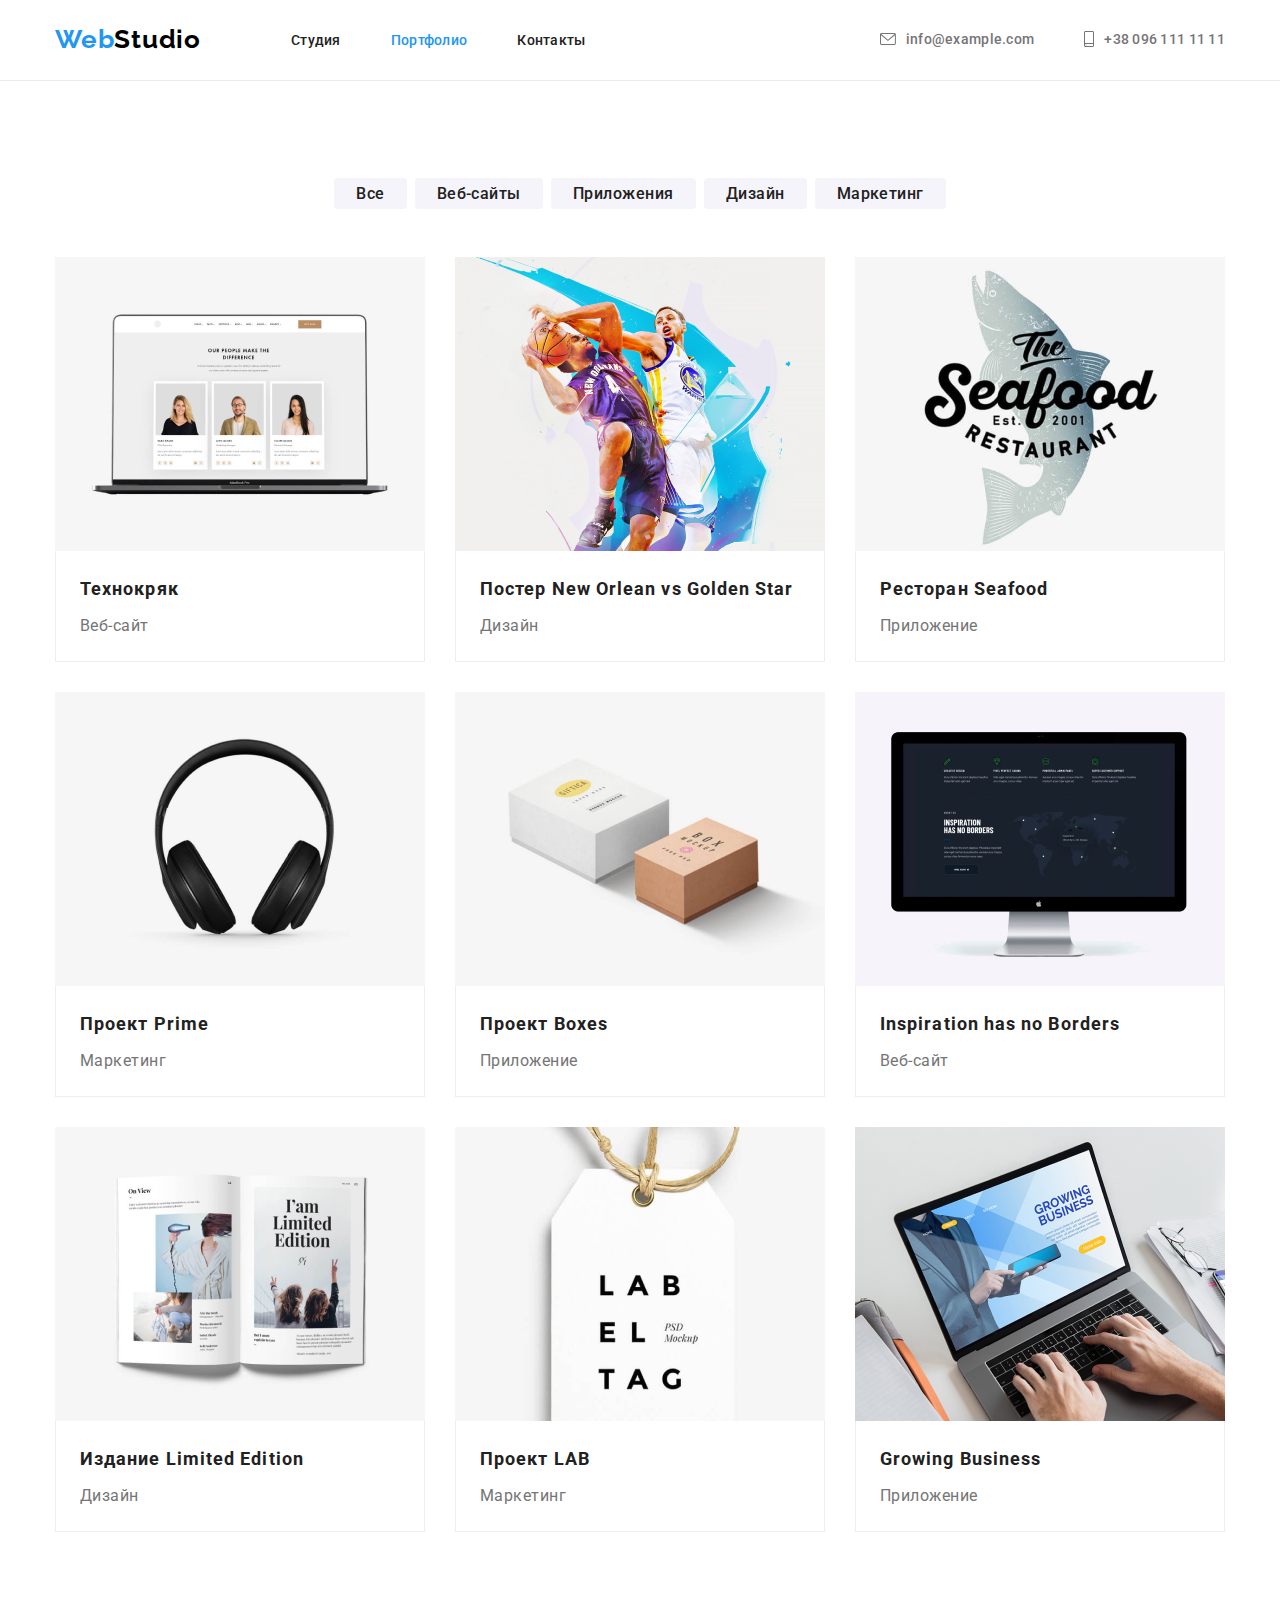
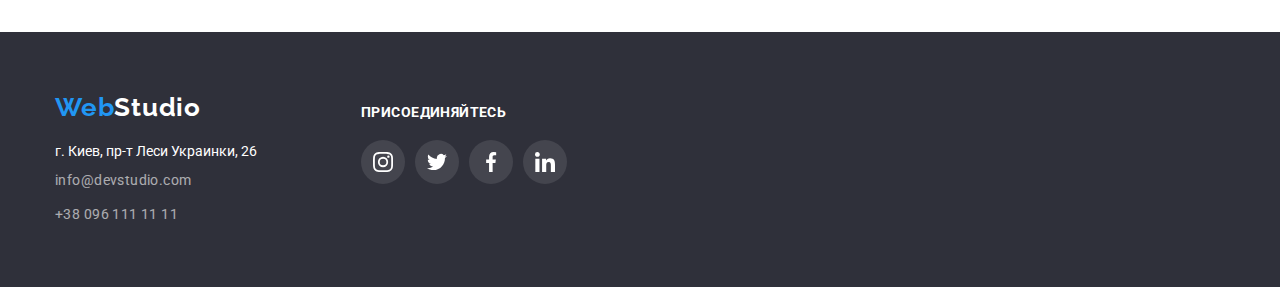
==== portfolio.html @ 2a283e67 "Скопировал ДЗ4" ====
<!DOCTYPE html>
<html lang="ru">
  <head>
    <meta charset="UTF-8" />
    <meta name="viewport" content="width=device-width, initial-scale=1.0" />
    <title>ДЗ4</title>
    <link rel="stylesheet" href="./css/normalize.css" />
    <link rel="preconnect" href="https://fonts.gstatic.com" />
    <link
      href="https://fonts.googleapis.com/css2?family=Raleway:wght@700&family=Roboto:wght@400;500;700;900&display=swap"
      rel="stylesheet"
    />
    <link rel="stylesheet" href="./css/style.css" />
  </head>
  <body>
    <!-- Шапка сайта -->
    <header class="navigation">
      <div class="container main-nav">
        <a href="./index.html" class="logo"
          ><span class="logo-color">Web</span>Studio</a
        >
        <nav>
          <ul class="list-no-style site-nav">
            <li class="item">
              <a href="./index.html" class="navigation">Студия</a>
            </li>
            <li class="item">
              <a href="./portfolio.html" class="navigation current"
                >Портфолио</a
              >
            </li>
            <li class="item"><a href="#" class="navigation">Контакты</a></li>
          </ul>
        </nav>
        <ul class="list-no-style address-nav">
          <li class="item">
            <a
              href="mailto:info@example.com"
              class="navigation"
              aria-label="Отправить"
              ><svg class="icon" width="16" height="12">
                <use href="./img/symbol-defs.svg#icon-envelope"></use>
              </svg>
              info@example.com</a
            >
          </li>
          <li class="item">
            <a
              href="tel:+380991111111"
              class="navigation"
              aria-label="Позвонить"
              ><svg class="icon" width="10" height="16">
                <use href="./img/symbol-defs.svg#icon-smartphone"></use>
              </svg>
              +38 096 111 11 11</a
            >
          </li>
        </ul>
      </div>
      <hr />
    </header>
    <!-- /Шапка сайта -->
    <main class="container">
      <nav>
        <ul class="list-no-style menu">
          <li class="menu-item"><a href="#" class="menu-list">Все</a></li>
          <li class="menu-item"><a href="#" class="menu-list">Веб-сайты</a></li>
          <li class="menu-item">
            <a href="#" class="menu-list">Приложения</a>
          </li>
          <li class="menu-item"><a href="#" class="menu-list">Дизайн</a></li>
          <li class="menu-item"><a href="#" class="menu-list">Маркетинг</a></li>
        </ul>
      </nav>
      <!-- Портфолио -->
      <section>
        <ul class="list-no-style flex-portfolio">
          <li class="item-portfolio">
            <a href="#">
              <img
                src="./img/portfolio/tehnokrayk.jpg"
                alt="Технокряк"
                width="370"
                height="294"
              />
              <div class="item-portfolio-border">
                <h3 class="products-title">Технокряк</h3>
                <p class="products-text">Веб-сайт</p>
              </div>
            </a>
          </li>
          <li class="item-portfolio">
            <a href="#">
              <img
                src="./img/portfolio/poster-orlean.jpg"
                alt="Постер New Orlean vs Golden Star"
                width="370"
                height="294"
              />
              <div class="item-portfolio-border">
              <h3 class="products-title">Постер New Orlean vs Golden Star</h3>
              <p class="products-text">Дизайн</p>
            </a>
            </div>
          </li>
          <li class="item-portfolio">
            <a href="#">
              <img
                src="./img/portfolio/rest-seafood.jpg"
                alt="Ресторан Seafood"
                width="370"
                height="294"
              />
              <div class="item-portfolio-border">
              <h3 class="products-title">Ресторан Seafood</h3>
              <p class="products-text">Приложение</p>
            </a>
            </div>
          </li>
          <li class="item-portfolio">
            <a href="#">
              <img
                src="./img/portfolio/project-prime.jpg"
                alt="Проект Prime"
                width="370"
                height="294"
              />
              <div class="item-portfolio-border">
              <h3 class="products-title">Проект Prime</h3>
              <p class="products-text">Маркетинг</p>
            </a>
            </div>
          </li>
          <li class="item-portfolio">
            <a href="#">
              <img
                src="./img/portfolio/project-boxes.jpg"
                alt="Проект Boxes"
                width="370"
                height="294"
              />
              <div class="item-portfolio-border">
              <h3 class="products-title">Проект Boxes</h3>
              <p class="products-text">Приложение</p>
            </a>
            </div>
          </li>
          <li class="item-portfolio">
            <a href="#">
              <img
                src="./img/portfolio/Inspiration-has-no-Borders.jpg"
                alt="Inspiration has no Borders"
                width="370"
                height="294"
              />
              <div class="item-portfolio-border">
              <h3 class="products-title">Inspiration has no Borders</h3>
              <p class="products-text">Веб-сайт</p>
            </a>
            </div>
          </li>
          <li class="item-portfolio">
            <a href="#">
              <img
                src="./img/portfolio/book.jpg"
                alt="Издание Limited Edition"
                width="370"
                height="294"
              />
              <div class="item-portfolio-border">
              <h3 class="products-title">Издание Limited Edition</h3>
              <p class="products-text">Дизайн</p>
            </a>
            </div>
          </li>
          <li class="item-portfolio">
            <a href="#">
              <img
                src="./img/portfolio/project-lab.jpg"
                alt="Проект LAB"
                width="370"
                height="294"
              />
              <div class="item-portfolio-border">
              <h3 class="products-title">Проект LAB</h3>
              <p class="products-text">Маркетинг</p>
            </a>
            </div>
          </li>
          <li class="item-portfolio">
            <a href="#">
              <img
                src="./img/portfolio/Growing-Business.jpg"
                alt="Growing Business"
                width="370"
                height="294"
              />
              <div class="item-portfolio-border">
              <h3 class="products-title">Growing Business</h3>
              <p class="products-text">Приложение</p>
            </a>
            </div>
          </li>
        </ul>
      </section>
      <!-- /Портфолио -->
    </main>
    <footer class="footer">
      <div class="container">
        <div class="footer-address">
          <a href="./index.html" class="logo"
            ><span class="logo-color">Web</span>Studio</a
          >
          <address class="address">
            <a href="#" class="map">г. Киев, пр-т Леси Украинки, 26 </a>
            <a href="mailto:info@devstudio.com" class="contacts"
              >info@devstudio.com</a
            >
            <a href="tel:+380961111111" class="contacts">+38 096 111 11 11</a>
          </address>
        </div>
        <div class="footer-join">
          <h3 class="join">присоединяйтесь</h3>
          <ul class="join-icon-flex">
            <li class="list-no-style">
              <a href="#" class="join-icon" aria-label="instagram"
                ><svg class="icon-team">
                  <use href="./img/symbol-defs.svg#icon-instagram"></use>
                </svg>
              </a>
            </li>
            <li class="list-no-style">
              <a href="#" class="join-icon"
                ><svg class="icon-team">
                  <use href="./img/symbol-defs.svg#icon-twitter-1"></use>
                </svg>
              </a>
            </li>
            <li class="list-no-style">
              <a href="#" class="join-icon"
                ><svg class="icon-team">
                  <use href="./img/symbol-defs.svg#icon-facebook"></use>
                </svg>
              </a>
            </li>
            <li class="list-no-style">
              <a href="#" class="join-icon"
                ><svg class="icon-team">
                  <use href="./img/symbol-defs.svg#icon-linkedin"></use>
                </svg>
              </a>
            </li>
          </ul>
        </div>
      </div>
    </footer>
  </body>
</html>
---- css/style.css ----
/*=============Общие==============*/
:root {
  --primary-font-color: #757575;
  --fonts-accent-color: #212121;
  --hover-accent: #2196f3;
  --color-light: #ffffff;
  --color-logo: #000000;
  --color-background: #2f303a;
  --second-background: #f5f4fa;
  --color-border-portfolio: #eeeeee;
  --icon-color: #afb1b8;
}

body {
  font-family: "Roboto", sans-serif;
  font-style: normal;
  font-size: 14px;
}

a {
  text-decoration: none;
}

.list-no-style {
  list-style: none;
  margin: 0;
  padding: 0;
}

*,
*::before,
*::after {
  box-sizing: border-box;
}
.container {
  max-width: 1200px;
  padding: 100px 15px;
  margin: auto;
}

/*=============/Общие==============*/

/*=============Header==============*/
.logo,
.logo:visited,
.logo:focus,
.logo:hover {
  font-family: Raleway;
  font-weight: bold;
  font-size: 26px;
  line-height: 1.192;
  letter-spacing: 0.03em;
  color: var(--color-logo);

  margin-right: 90px;
}

.logo-color {
  color: var(--hover-accent);
}

.navigation,
.navigation:visited {
  font-weight: 500;
  line-height: 1.1428;
  letter-spacing: 0.02em;
  color: var(--fonts-accent-color);
}

.address-nav .navigation {
  display: flex;
  color: var(--primary-font-color);
  align-items: center;
}

.navigation:hover,
.navigation:focus,
.list-no-style .current {
  color: var(--hover-accent);
}

.navigation .container {
  padding-top: 24px;
  padding-bottom: 25px;
}

.main-nav,
.site-nav,
.address-nav {
  display: flex;
  align-items: center;
}

.site-nav .item:not(:first-child) {
  margin-left: 50px;
}
.address-nav {
  margin-left: auto;
}
.address-nav .item:not(:first-child) {
  margin-left: 50px;
}

.icon {
  margin-right: 10px;
  fill: var(--primary-font-color);
}

.navigation:hover > .icon {
  fill: var(--hover-accent);
}
.navigation:focus > .icon {
  fill: var(--hover-accent);
}

hr {
  margin: 0;
  height: 1px;
  border: none;
  background-color: #ececec;
}

/*=============/Header==============*/

/*=============Лозунг==============*/
.hero {
  background: var(--color-background);
  text-align: center;
  min-height: 600px;
  /* min-width: 1600px; */
  padding-top: 200px;
  margin: 0 auto;

  background-image: linear-gradient(
      rgba(47, 48, 58, 0.4),
      rgba(47, 48, 58, 0.4)
    ),
    url("../img/background-img.jpg");
  background-repeat: no-repeat;
  background-position: center;
  background-size: cover;
}

.hero-title {
  margin: 0;
  font-weight: 900;
  font-size: 44px;
  line-height: 1.36;
  letter-spacing: 0.06em;
  text-transform: uppercase;
  color: var(--color-light);
  width: 696px;
  min-height: 120px;
  margin: auto;
}

.button,
.button:visited {
  font-weight: bold;
  font-size: 16px;
  line-height: 1.87;
  letter-spacing: 0.06em;
  color: var(--color-light);
  background-color: var(--hover-accent);
  box-shadow: 0px 4px 4px rgba(0, 0, 0, 0.15);
  border-radius: 4px;
  min-height: 50px;
  width: 200px;
  display: inline-block;
  box-sizing: border-box;
  padding-top: 10px;
  padding-bottom: 10px;
  margin-top: 30px;
}

/*=============/Лозунг==============*/

/*=============About==============*/
.about-title {
  font-weight: bold;
  line-height: 1.1428;
  letter-spacing: 0.03em;
  text-transform: uppercase;
  color: var(--fonts-accent-color);
}

.about-text {
  line-height: 1.71;
  letter-spacing: 0.03em;
  color: var(--primary-font-color);
}

.about-flex {
  display: flex;
}

.about-item {
  width: calc((100% - 90px) / 4);
  /*  высчитываем ширину элементов так, чтобы поместилось по 4шт в ряд +маржин 30px, для будущего расширения контента */
  margin-right: 30px;
}
.about-item:nth-child(4n) {
  margin-right: 0;
}

.about-icon-bg {
  height: 120px;
  background: #f5f4fa;
  border-radius: 4px;
  margin-bottom: 30px;

  display: flex;
  align-items: center;
  justify-content: center;
}

/*=============/About==============*/

/*=============Деятельность==============*/
.work .container {
  padding-top: 0;
}
.work-title {
  font-weight: bold;
  font-size: 36px;
  line-height: 1.1666;
  text-align: center;
  letter-spacing: 0.03em;
  color: var(--fonts-accent-color);

  margin-top: 0;
  margin-bottom: 50px;
}

.work-flex {
  display: flex;
  justify-content: space-between;
}
/*=============/Деятельность==============*/

/*=============Наша команда==============*/
.team-title {
  font-weight: bold;
  font-size: 36px;
  line-height: 1.1666;
  text-align: center;
  letter-spacing: 0.03em;
  color: var(--fonts-accent-color);

  margin-top: 0;
  margin-bottom: 50px;
}
.team {
  background: var(--second-background);

  font-size: 16px;
  line-height: 1.1875;
  letter-spacing: 0.03em;
}

.team-name {
  font-weight: 500;
  color: var(--fonts-accent-color);
  margin-top: 30px;
  margin-bottom: 10px;
  text-align: center;
}
.team .profession {
  color: var(--primary-font-color);
  margin: 0;
  margin-bottom: 16px;
  text-align: center;
}

.flex-team {
  display: flex;
}

.item-team:not(:last-child) {
  margin-right: 30px;
}
.item-team {
  background-color: var(--color-light);
  box-shadow: 0px 1px 3px rgba(0, 0, 0, 0.12), 0px 1px 1px rgba(0, 0, 0, 0.14),
    0px 2px 1px rgba(0, 0, 0, 0.2);
  border-radius: 0px 0px 4px 4px;
}

.team-icon-flex {
  display: flex;
  flex-direction: row;
  justify-content: center;
  padding: 0;
  margin-bottom: 30px;
}

.icon-bg {
  width: 44px;
  height: 44px;
  border-radius: 50%;

  display: flex;
  align-items: center;
  justify-content: center;
}
.icon-bg:not(:last-child) {
  margin-right: 10px;
}

.icon-bg:hover,
.icon-bg:focus {
  background-color: var(--hover-accent);
}

.icon-team {
  fill: var(--icon-color);
  width: 20px;
  height: 20px;
}

.icon-bg:hover > .icon-team {
  fill: var(--color-light);
}

.icon-bg:focus > .icon-team {
  fill: var(--color-light);
}
/*=============/Наша команда==============*/

/*=============Постоянные клиенты==============*/

.clients-flex {
  display: flex;
  flex-direction: row;

  padding: 0;
  margin: 0;
}
.clients:not(:last-child) {
  margin-right: 30px;
}

.clients {
  width: 170px;
  height: 90px;
}

.icon-clients {
  fill: var(--icon-color);
}

.clients-item {
  border: 1px solid var(--icon-color);
  border-radius: 4px;
  height: 90px;
  display: flex;
  align-items: center;
  justify-content: center;
}

.clients-item:hover,
.clients-item:focus {
  border: 1px solid var(--hover-accent);
}
.clients-item:hover .icon-clients {
  fill: var(--hover-accent);
}
.clients-item:focus .icon-clients {
  fill: var(--hover-accent);
}
/*=============/Постоянные клиенты==============*/

/*=============/footer==============*/
.footer {
  background: var(--color-background);
}
.footer .logo {
  color: var(--color-light);
}
.address .map,
.address .map:visited,
.address .map:hover,
.address .map:focus {
  font-style: normal;
  color: var(--color-light);
}

.address .contacts,
.address .contacts:visited,
.address .contacts:hover,
.address .contacts:focus {
  font-style: normal;
  line-height: 1.71;
  letter-spacing: 0.03em;
  color: var(--color-light);
  opacity: 0.6;
}

.footer .container {
  padding-top: 60px;
  padding-bottom: 60px;

  display: flex;
  flex-direction: row;
}
.address {
  display: flex;
  flex-direction: column;
  margin-top: 20px;
}
.contacts {
  margin-top: 10px;
}

.join {
  font-size: 14px;
  line-height: 1.1428;
  letter-spacing: 0.03em;
  text-transform: uppercase;

  color: var(--color-light);

  margin-top: 12px;
}

.footer-join {
  margin-left: 70px;
}

.join-icon-flex {
  display: flex;
  flex-direction: row;
  justify-content: center;
  padding: 0;
  margin-top: 20px;
  margin-bottom: 0;
}
.join-icon-flex .list-no-style:not(:last-child) {
  margin-right: 10px;
}
.list-no-style .join-icon {
  width: 44px;
  height: 44px;
  background: rgba(255, 255, 255, 0.1);
  border-radius: 50%;

  display: flex;
  align-items: center;
  justify-content: center;
}

.join-icon > .icon-team {
  fill: var(--color-light);
}

.list-no-style .join-icon:hover,
.list-no-style .join-icon:focus {
  background: var(--hover-accent);
}
/*=============/footer==============*/

/*=============Portfolio.html==============*/
.menu {
  font-weight: 500;
  font-size: 16px;
  line-height: 1.62;
  letter-spacing: 0.03em;

  display: flex;
  justify-content: center;

  margin-bottom: 50px;
}

.menu-list {
  color: var(--fonts-accent-color);
  background: var(--second-background);
  border-radius: 4px;
  padding: 6px 22px;
}

.menu-item:not(:last-child) {
  margin-right: 8px;
}

.menu-list:hover,
.menu-list:focus {
  color: var(--color-light);
  background-color: var(--hover-accent);
  box-shadow: 0px 3px 1px rgba(0, 0, 0, 0.1), 0px 1px 2px rgba(0, 0, 0, 0.08),
    0px 2px 2px rgba(0, 0, 0, 0.12);
}
/* меню */

/* Продукты */
.products-title {
  font-weight: bold;
  font-size: 18px;
  line-height: 2;
  letter-spacing: 0.06em;
  color: var(--fonts-accent-color);

  margin-top: 0;
  margin-bottom: 0;
  margin-left: 24px;
  margin-right: 24px;
}

.products-text {
  font-size: 16px;
  line-height: 1.87;
  letter-spacing: 0.03em;
  color: var(--primary-font-color);

  margin-top: 4px;
  margin-bottom: 20px;
  margin-left: 24px;
  margin-right: 24px;
}

.flex-portfolio {
  display: flex;
  flex-wrap: wrap;
}

.item-portfolio {
  width: calc((100% - 60px) / 3);
  /*  высчитываем ширину элементов так, чтобы поместилось по 3шт в ряд +маржин 30px, для будущего расширения контента */
  margin-right: 30px;
  margin-bottom: 30px;
}

.item-portfolio-border {
  padding-top: 20px;
  border-left: 1px solid var(--color-border-portfolio);
  border-right: 1px solid var(--color-border-portfolio);
  border-bottom: 1px solid var(--color-border-portfolio);
}

.item-portfolio img {
  display: block;
}

.item-portfolio:nth-child(3n) {
  margin-right: 0;
}
.item-portfolio:nth-last-child(-n + 3) {
  margin-bottom: 0;
}

.item-portfolio:hover {
  box-shadow: 0px 1px 1px rgba(0, 0, 0, 0.12), 0px 4px 4px rgba(0, 0, 0, 0.06),
    1px 4px 6px rgba(0, 0, 0, 0.16);
}

/*=============/Portfolio.html==============*/
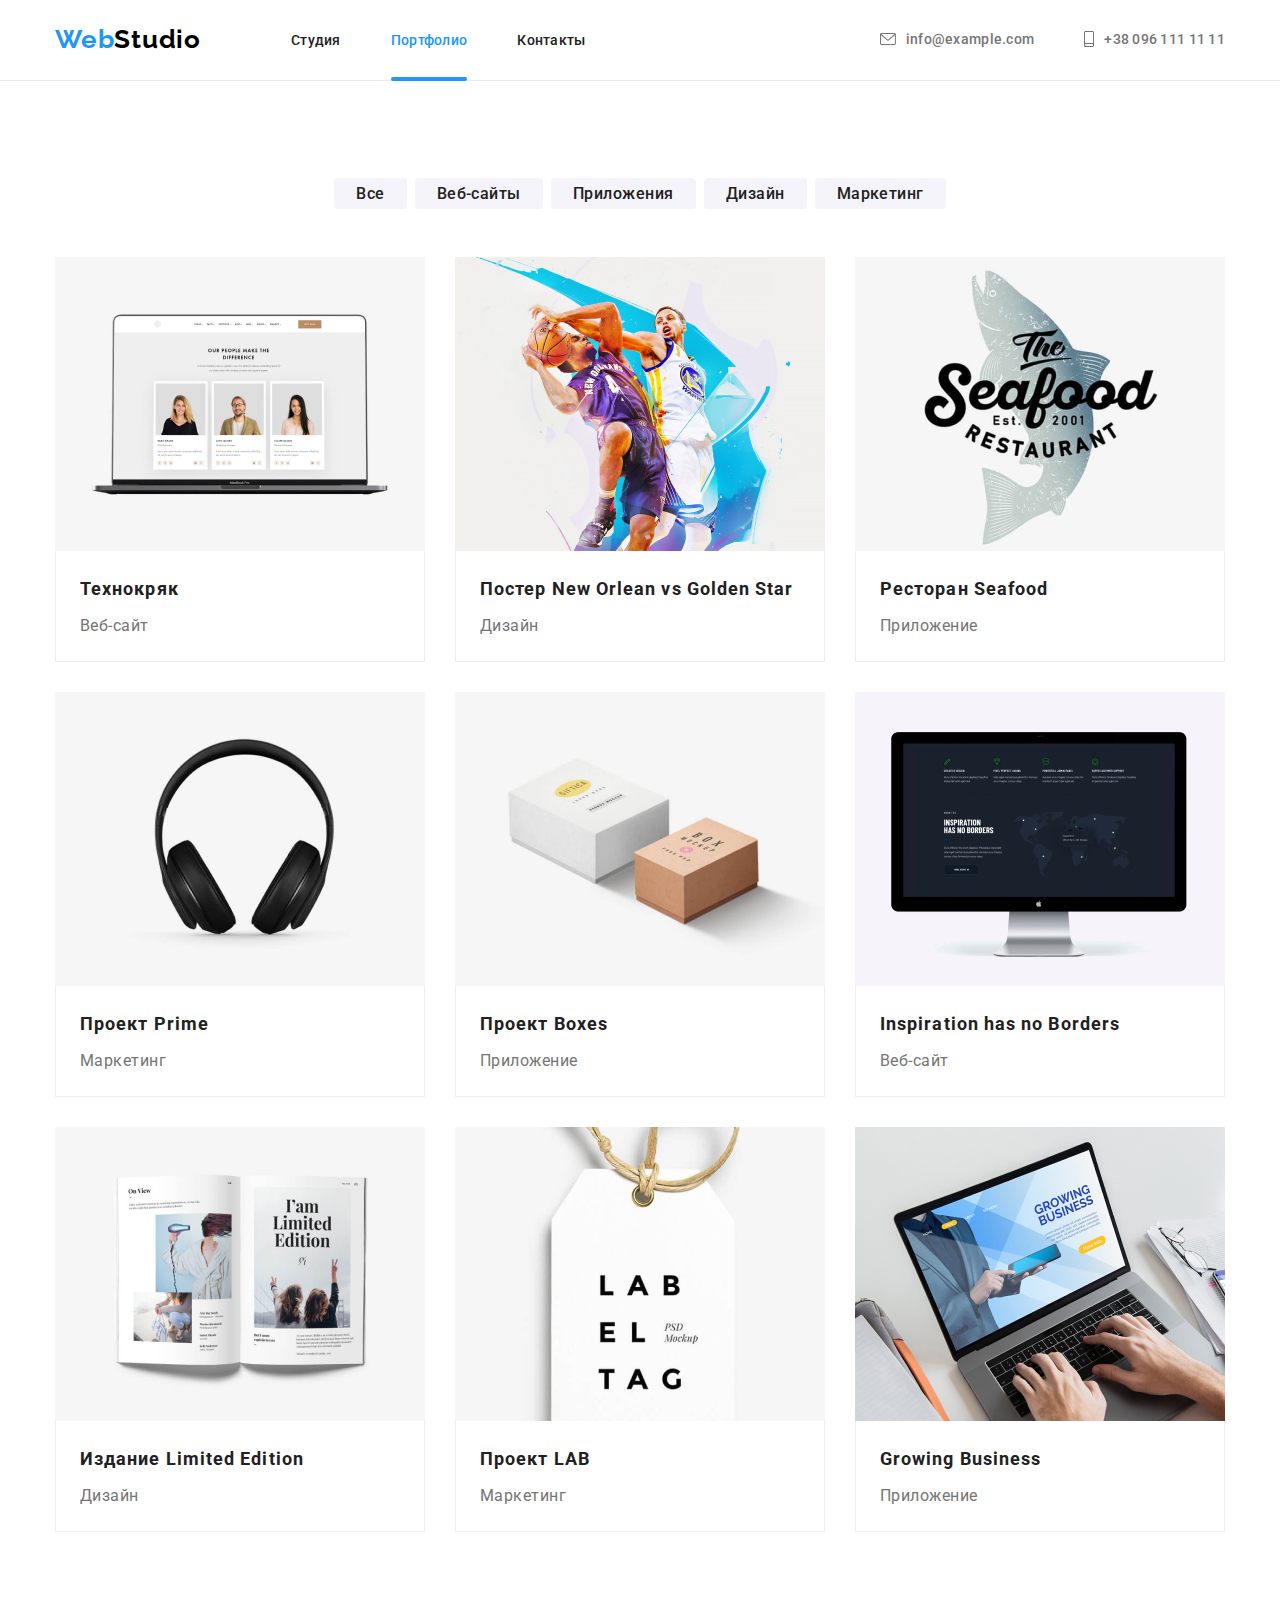
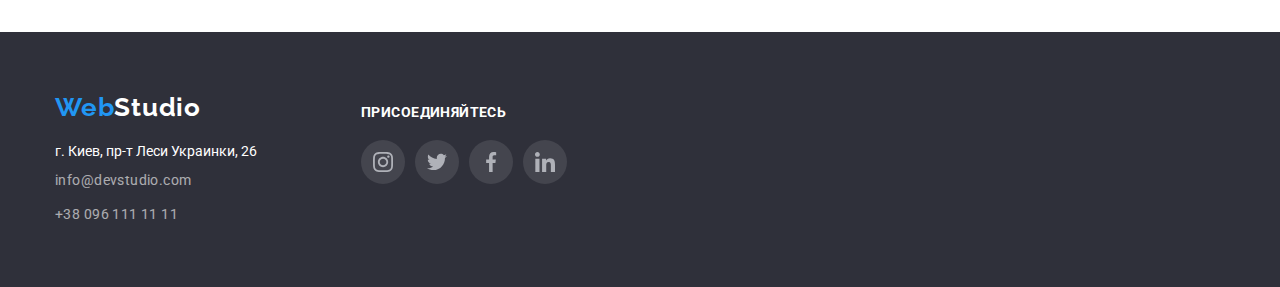
==== commit f289f953: "end hw5" ====
--- a/portfolio.html
+++ b/portfolio.html
@@ -3,7 +3,7 @@
   <head>
     <meta charset="UTF-8" />
     <meta name="viewport" content="width=device-width, initial-scale=1.0" />
-    <title>ДЗ4</title>
+    <title>ДЗ5</title>
     <link rel="stylesheet" href="./css/normalize.css" />
     <link rel="preconnect" href="https://fonts.gstatic.com" />
     <link
@@ -77,12 +77,15 @@
         <ul class="list-no-style flex-portfolio">
           <li class="item-portfolio">
             <a href="#">
-              <img
+              <div class="thumb-priducts">
+                <img
                 src="./img/portfolio/tehnokrayk.jpg"
                 alt="Технокряк"
                 width="370"
                 height="294"
               />
+              <p class="description-products">Технокряк это современная площадка распространения коронавируса. Компании используют эту платформу для цифрового шпионажа и атак на защищённые сервера конкурентов.</p>
+              </div>
               <div class="item-portfolio-border">
                 <h3 class="products-title">Технокряк</h3>
                 <p class="products-text">Веб-сайт</p>
@@ -91,12 +94,15 @@
           </li>
           <li class="item-portfolio">
             <a href="#">
-              <img
-                src="./img/portfolio/poster-orlean.jpg"
-                alt="Постер New Orlean vs Golden Star"
-                width="370"
-                height="294"
-              />
+              <div class="thumb-priducts">
+                <img
+                  src="./img/portfolio/poster-orlean.jpg"
+                  alt="Постер New Orlean vs Golden Star"
+                  width="370"
+                  height="294"
+                />              
+              <p class="description-products">Технокряк это современная площадка распространения коронавируса. Компании используют эту платформу для цифрового шпионажа и атак на защищённые сервера конкурентов.</p>
+              </div>
               <div class="item-portfolio-border">
               <h3 class="products-title">Постер New Orlean vs Golden Star</h3>
               <p class="products-text">Дизайн</p>
@@ -105,12 +111,15 @@
           </li>
           <li class="item-portfolio">
             <a href="#">
+              <div class="thumb-priducts">
               <img
                 src="./img/portfolio/rest-seafood.jpg"
                 alt="Ресторан Seafood"
                 width="370"
                 height="294"
               />
+              <p class="description-products">Технокряк это современная площадка распространения коронавируса. Компании используют эту платформу для цифрового шпионажа и атак на защищённые сервера конкурентов.</p>
+              </div>
               <div class="item-portfolio-border">
               <h3 class="products-title">Ресторан Seafood</h3>
               <p class="products-text">Приложение</p>
@@ -119,12 +128,15 @@
           </li>
           <li class="item-portfolio">
             <a href="#">
+              <div class="thumb-priducts">
               <img
                 src="./img/portfolio/project-prime.jpg"
                 alt="Проект Prime"
                 width="370"
                 height="294"
-              />
+              />              
+              <p class="description-products">Технокряк это современная площадка распространения коронавируса. Компании используют эту платформу для цифрового шпионажа и атак на защищённые сервера конкурентов.</p>
+              </div>
               <div class="item-portfolio-border">
               <h3 class="products-title">Проект Prime</h3>
               <p class="products-text">Маркетинг</p>
@@ -133,12 +145,15 @@
           </li>
           <li class="item-portfolio">
             <a href="#">
-              <img
-                src="./img/portfolio/project-boxes.jpg"
-                alt="Проект Boxes"
-                width="370"
-                height="294"
-              />
+              <div class="thumb-priducts">
+                <img
+                  src="./img/portfolio/project-boxes.jpg"
+                  alt="Проект Boxes"
+                  width="370"
+                  height="294"
+                />
+              <p class="description-products">Технокряк это современная площадка распространения коронавируса. Компании используют эту платформу для цифрового шпионажа и атак на защищённые сервера конкурентов.</p>
+              </div>              
               <div class="item-portfolio-border">
               <h3 class="products-title">Проект Boxes</h3>
               <p class="products-text">Приложение</p>
@@ -147,12 +162,15 @@
           </li>
           <li class="item-portfolio">
             <a href="#">
+              <div class="thumb-priducts">
               <img
                 src="./img/portfolio/Inspiration-has-no-Borders.jpg"
                 alt="Inspiration has no Borders"
                 width="370"
                 height="294"
               />
+              <p class="description-products">Технокряк это современная площадка распространения коронавируса. Компании используют эту платформу для цифрового шпионажа и атак на защищённые сервера конкурентов.</p>
+              </div>
               <div class="item-portfolio-border">
               <h3 class="products-title">Inspiration has no Borders</h3>
               <p class="products-text">Веб-сайт</p>
@@ -161,12 +179,15 @@
           </li>
           <li class="item-portfolio">
             <a href="#">
+              <div class="thumb-priducts">
               <img
                 src="./img/portfolio/book.jpg"
                 alt="Издание Limited Edition"
                 width="370"
                 height="294"
               />
+              <p class="description-products">Технокряк это современная площадка распространения коронавируса. Компании используют эту платформу для цифрового шпионажа и атак на защищённые сервера конкурентов.</p>
+              </div>
               <div class="item-portfolio-border">
               <h3 class="products-title">Издание Limited Edition</h3>
               <p class="products-text">Дизайн</p>
@@ -175,12 +196,15 @@
           </li>
           <li class="item-portfolio">
             <a href="#">
+              <div class="thumb-priducts">
               <img
                 src="./img/portfolio/project-lab.jpg"
                 alt="Проект LAB"
                 width="370"
                 height="294"
               />
+              <p class="description-products">Технокряк это современная площадка распространения коронавируса. Компании используют эту платформу для цифрового шпионажа и атак на защищённые сервера конкурентов.</p>
+              </div>
               <div class="item-portfolio-border">
               <h3 class="products-title">Проект LAB</h3>
               <p class="products-text">Маркетинг</p>
@@ -189,12 +213,15 @@
           </li>
           <li class="item-portfolio">
             <a href="#">
+              <div class="thumb-priducts">
               <img
                 src="./img/portfolio/Growing-Business.jpg"
                 alt="Growing Business"
                 width="370"
                 height="294"
               />
+              <p class="description-products">Технокряк это современная площадка распространения коронавируса. Компании используют эту платформу для цифрового шпионажа и атак на защищённые сервера конкурентов.</p>
+              </div>
               <div class="item-portfolio-border">
               <h3 class="products-title">Growing Business</h3>
               <p class="products-text">Приложение</p>
--- a/css/style.css
+++ b/css/style.css
@@ -65,6 +65,8 @@
   line-height: 1.1428;
   letter-spacing: 0.02em;
   color: var(--fonts-accent-color);
+
+  transition: color 250ms cubic-bezier(0.4, 0, 0.2, 1);
 }
 
 .address-nav .navigation {
@@ -75,8 +77,23 @@
 
 .navigation:hover,
 .navigation:focus,
-.list-no-style .current {
+.navigation.current {
   color: var(--hover-accent);
+
+  position: relative;
+}
+
+.navigation.current::after {
+  content: "";
+  display: block;
+  width: 100%;
+  height: 4px;
+
+  background: var(--hover-accent);
+  border-radius: 2px;
+
+  position: absolute;
+  top: 45px;
 }
 
 .navigation .container {
@@ -104,6 +121,8 @@
 .icon {
   margin-right: 10px;
   fill: var(--primary-font-color);
+
+  transition: fill 250ms cubic-bezier(0.4, 0, 0.2, 1);
 }
 
 .navigation:hover > .icon {
@@ -236,6 +255,31 @@
   display: flex;
   justify-content: space-between;
 }
+
+.work-item {
+  width: 370px;
+  height: 294px;
+  position: relative;
+}
+
+.description {
+  font-weight: bold;
+  line-height: 1.1428;
+  text-align: center;
+  padding-top: 27px;
+  letter-spacing: 0.03em;
+  text-transform: uppercase;
+
+  color: var(--color-light);
+  background: rgba(47, 48, 58, 0.8);
+
+  width: 370px;
+  height: 70px;
+
+  position: absolute;
+  bottom: 0;
+}
+
 /*=============/Деятельность==============*/
 
 /*=============Наша команда==============*/
@@ -302,6 +346,8 @@
   display: flex;
   align-items: center;
   justify-content: center;
+
+  transition: background-color 250ms cubic-bezier(0.4, 0, 0.2, 1);
 }
 .icon-bg:not(:last-child) {
   margin-right: 10px;
@@ -316,6 +362,8 @@
   fill: var(--icon-color);
   width: 20px;
   height: 20px;
+
+  transition: fill 250ms cubic-bezier(0.4, 0, 0.2, 1);
 }
 
 .icon-bg:hover > .icon-team {
@@ -347,6 +395,7 @@
 
 .icon-clients {
   fill: var(--icon-color);
+  transition: 250ms cubic-bezier(0.4, 0, 0.2, 1);
 }
 
 .clients-item {
@@ -356,6 +405,8 @@
   display: flex;
   align-items: center;
   justify-content: center;
+
+  transition: 250ms cubic-bezier(0.4, 0, 0.2, 1);
 }
 
 .clients-item:hover,
@@ -447,6 +498,8 @@
   display: flex;
   align-items: center;
   justify-content: center;
+
+  transition: 250ms cubic-bezier(0.4, 0, 0.2, 1);
 }
 
 .join-icon > .icon-team {
@@ -458,6 +511,63 @@
   background: var(--hover-accent);
 }
 /*=============/footer==============*/
+
+/*=============Modal==============*/
+
+.backdrop {
+  position: fixed;
+  top: 0;
+  left: 0;
+  width: 100%;
+  height: 100%;
+  background: rgba(0, 0, 0, 0.2);
+
+  opacity: 1;
+  transform: scale(1);
+  transition: 250ms cubic-bezier(0.4, 0, 0.2, 1);
+}
+
+.backdrop.is-hidden {
+  opacity: 0;
+  transform: scale(0);
+  pointer-events: none;
+  visibility: hidden;
+}
+
+.modal {
+  position: absolute;
+  top: 50%;
+  left: 50%;
+  transform: translate(-50%, -50%);
+
+  min-width: 528px;
+  min-height: 581px;
+  background-color: var(--color-light);
+  box-shadow: 0px 1px 3px rgba(0, 0, 0, 0.12), 0px 1px 1px rgba(0, 0, 0, 0.14),
+    0px 2px 1px rgba(0, 0, 0, 0.2);
+  border-radius: 4px;
+}
+
+.button-icon-close {
+  position: absolute;
+  top: 8px;
+  right: 8px;
+
+  width: 30px;
+  height: 30px;
+  padding: 6px 6px 5px 5px;
+  background-color: transparent;
+  border: 1px solid rgba(0, 0, 0, 0.1);
+  border-radius: 50%;
+  cursor: pointer;
+}
+
+.icon-close {
+  width: 18px;
+  height: 18px;
+}
+
+/*=============/Modal==============*/
 
 /*=============Portfolio.html==============*/
 .menu {
@@ -477,6 +587,7 @@
   background: var(--second-background);
   border-radius: 4px;
   padding: 6px 22px;
+  transition: 250ms cubic-bezier(0.4, 0, 0.2, 1);
 }
 
 .menu-item:not(:last-child) {
@@ -553,4 +664,35 @@
     1px 4px 6px rgba(0, 0, 0, 0.16);
 }
 
+.description-products {
+  margin: 0;
+  width: 370px;
+  height: 294px;
+  padding: 63px 24px;
+
+  font-size: 18px;
+  line-height: 1.56;
+  letter-spacing: 0.03em;
+  color: var(--color-light);
+
+  background-color: rgba(33, 150, 243, 0.9);
+
+  position: absolute;
+  top: 0;
+  left: 0;
+
+  transform: translateY(100%);
+  transition: transform 250ms cubic-bezier(0.4, 0, 0.2, 1);
+}
+
+.thumb-priducts {
+  overflow: hidden;
+  position: relative;
+}
+
+.item-portfolio:hover .description-products,
+.item-portfolio a:focus .description-products {
+  transform: translateY(0);
+}
+
 /*=============/Portfolio.html==============*/
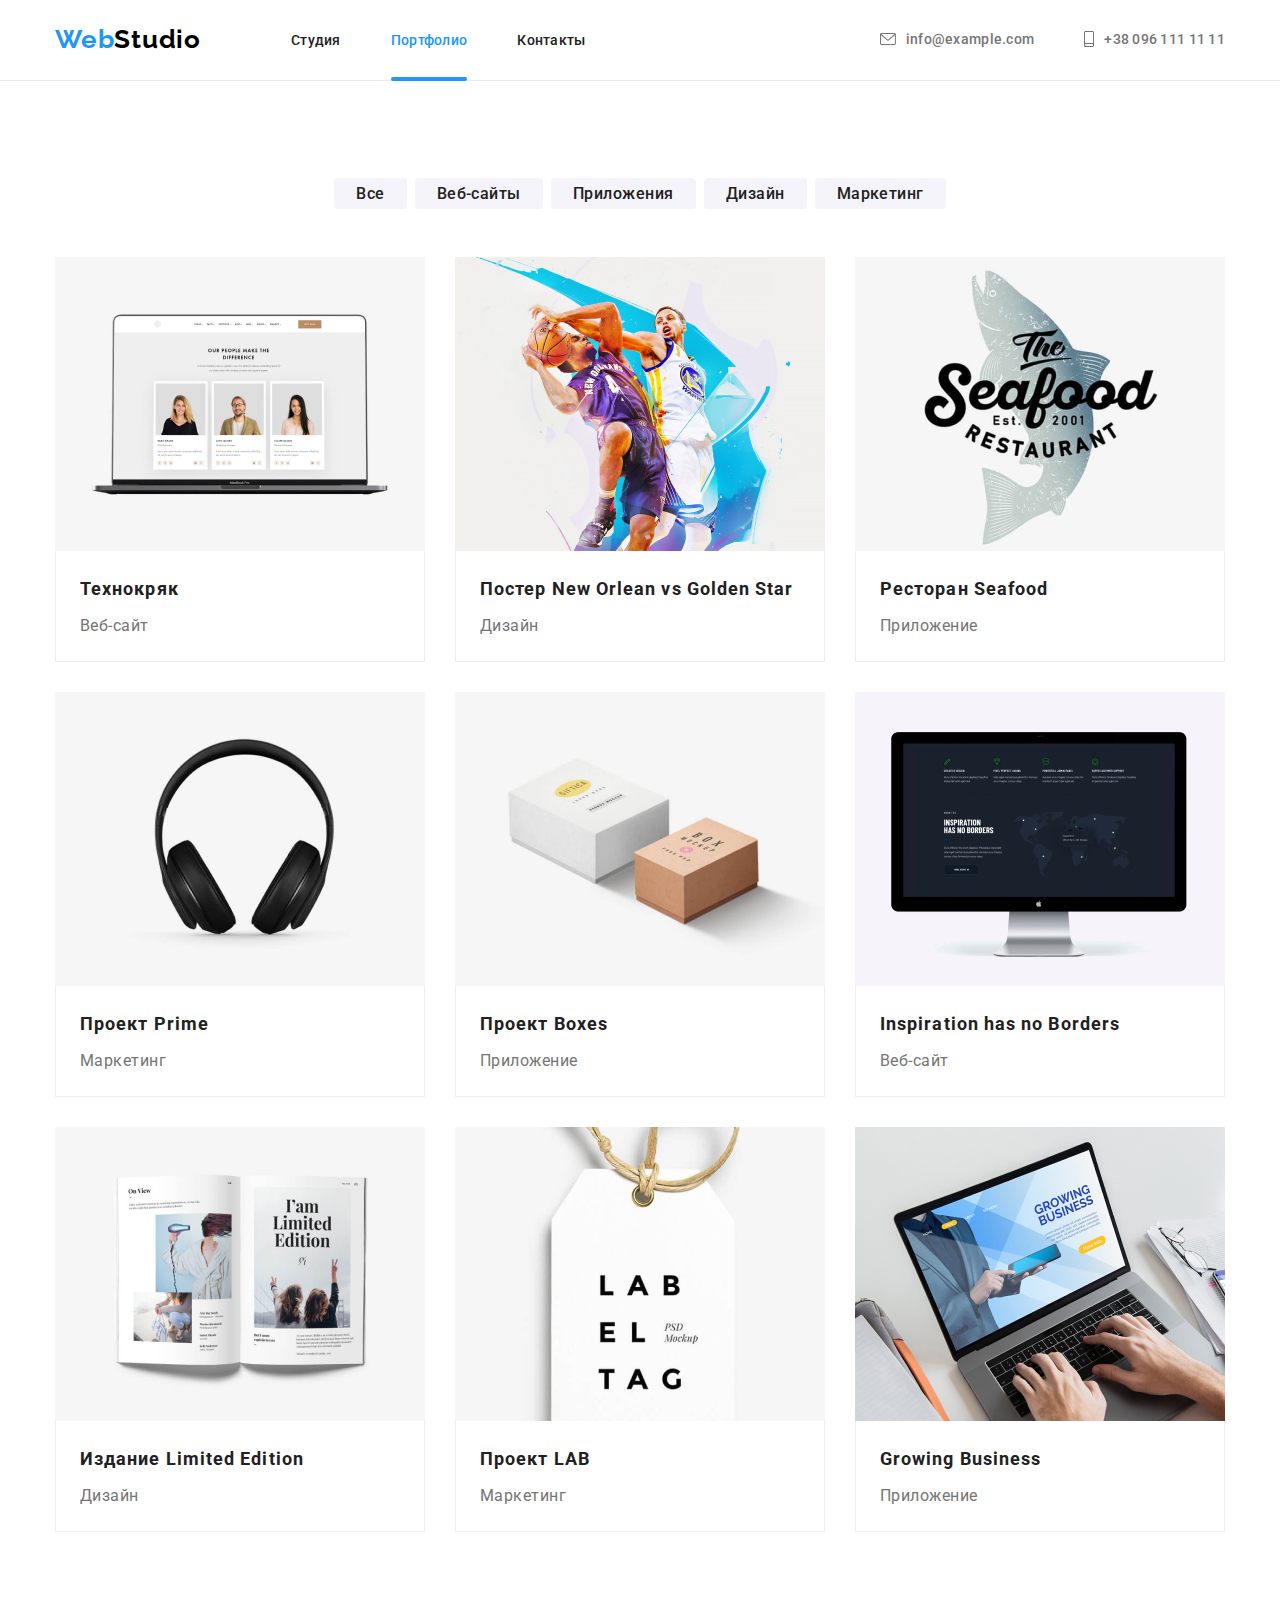
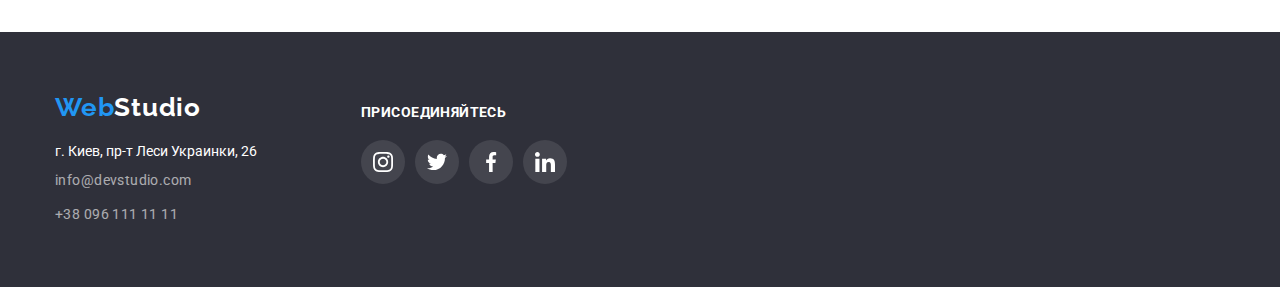
==== commit c1263c68: "fix" ====
--- a/portfolio.html
+++ b/portfolio.html
@@ -77,7 +77,7 @@
         <ul class="list-no-style flex-portfolio">
           <li class="item-portfolio">
             <a href="#">
-              <div class="thumb-priducts">
+              <div class="thumb-products">
                 <img
                 src="./img/portfolio/tehnokrayk.jpg"
                 alt="Технокряк"
@@ -94,7 +94,7 @@
           </li>
           <li class="item-portfolio">
             <a href="#">
-              <div class="thumb-priducts">
+              <div class="thumb-products">
                 <img
                   src="./img/portfolio/poster-orlean.jpg"
                   alt="Постер New Orlean vs Golden Star"
@@ -111,7 +111,7 @@
           </li>
           <li class="item-portfolio">
             <a href="#">
-              <div class="thumb-priducts">
+              <div class="thumb-products">
               <img
                 src="./img/portfolio/rest-seafood.jpg"
                 alt="Ресторан Seafood"
@@ -128,7 +128,7 @@
           </li>
           <li class="item-portfolio">
             <a href="#">
-              <div class="thumb-priducts">
+              <div class="thumb-products">
               <img
                 src="./img/portfolio/project-prime.jpg"
                 alt="Проект Prime"
@@ -145,7 +145,7 @@
           </li>
           <li class="item-portfolio">
             <a href="#">
-              <div class="thumb-priducts">
+              <div class="thumb-products">
                 <img
                   src="./img/portfolio/project-boxes.jpg"
                   alt="Проект Boxes"
@@ -162,7 +162,7 @@
           </li>
           <li class="item-portfolio">
             <a href="#">
-              <div class="thumb-priducts">
+              <div class="thumb-products">
               <img
                 src="./img/portfolio/Inspiration-has-no-Borders.jpg"
                 alt="Inspiration has no Borders"
@@ -179,7 +179,7 @@
           </li>
           <li class="item-portfolio">
             <a href="#">
-              <div class="thumb-priducts">
+              <div class="thumb-products">
               <img
                 src="./img/portfolio/book.jpg"
                 alt="Издание Limited Edition"
@@ -196,7 +196,7 @@
           </li>
           <li class="item-portfolio">
             <a href="#">
-              <div class="thumb-priducts">
+              <div class="thumb-products">
               <img
                 src="./img/portfolio/project-lab.jpg"
                 alt="Проект LAB"
@@ -213,7 +213,7 @@
           </li>
           <li class="item-portfolio">
             <a href="#">
-              <div class="thumb-priducts">
+              <div class="thumb-products">
               <img
                 src="./img/portfolio/Growing-Business.jpg"
                 alt="Growing Business"
--- a/css/style.css
+++ b/css/style.css
@@ -66,7 +66,7 @@
   letter-spacing: 0.02em;
   color: var(--fonts-accent-color);
 
-  transition: color 250ms cubic-bezier(0.4, 0, 0.2, 1);
+  transition: color 2500ms cubic-bezier(0.4, 0, 0.2, 1);
 }
 
 .address-nav .navigation {
@@ -122,7 +122,7 @@
   margin-right: 10px;
   fill: var(--primary-font-color);
 
-  transition: fill 250ms cubic-bezier(0.4, 0, 0.2, 1);
+  transition: fill 2500ms cubic-bezier(0.4, 0, 0.2, 1);
 }
 
 .navigation:hover > .icon {
@@ -523,13 +523,10 @@
   background: rgba(0, 0, 0, 0.2);
 
   opacity: 1;
-  transform: scale(1);
-  transition: 250ms cubic-bezier(0.4, 0, 0.2, 1);
 }
 
 .backdrop.is-hidden {
   opacity: 0;
-  transform: scale(0);
   pointer-events: none;
   visibility: hidden;
 }
@@ -538,7 +535,6 @@
   position: absolute;
   top: 50%;
   left: 50%;
-  transform: translate(-50%, -50%);
 
   min-width: 528px;
   min-height: 581px;
@@ -546,6 +542,13 @@
   box-shadow: 0px 1px 3px rgba(0, 0, 0, 0.12), 0px 1px 1px rgba(0, 0, 0, 0.14),
     0px 2px 1px rgba(0, 0, 0, 0.2);
   border-radius: 4px;
+
+  transform: translate(-50%, -50%) scale(0);
+  transition: 250ms cubic-bezier(0.4, 0, 0.2, 1);
+}
+
+.backdrop:not(.is-hidden) .modal {
+  transform: translate(-50%, -50%) scale(1);
 }
 
 .button-icon-close {
@@ -587,7 +590,9 @@
   background: var(--second-background);
   border-radius: 4px;
   padding: 6px 22px;
-  transition: 250ms cubic-bezier(0.4, 0, 0.2, 1);
+
+  transition: color 250ms cubic-bezier(0.4, 0, 0.2, 1),
+    background-color 250ms cubic-bezier(0.4, 0, 0.2, 1);
 }
 
 .menu-item:not(:last-child) {
@@ -681,17 +686,19 @@
   top: 0;
   left: 0;
 
+  opacity: 0;
   transform: translateY(100%);
   transition: transform 250ms cubic-bezier(0.4, 0, 0.2, 1);
 }
 
-.thumb-priducts {
+.thumb-products {
   overflow: hidden;
   position: relative;
 }
 
 .item-portfolio:hover .description-products,
 .item-portfolio a:focus .description-products {
+  opacity: 1;
   transform: translateY(0);
 }
 
